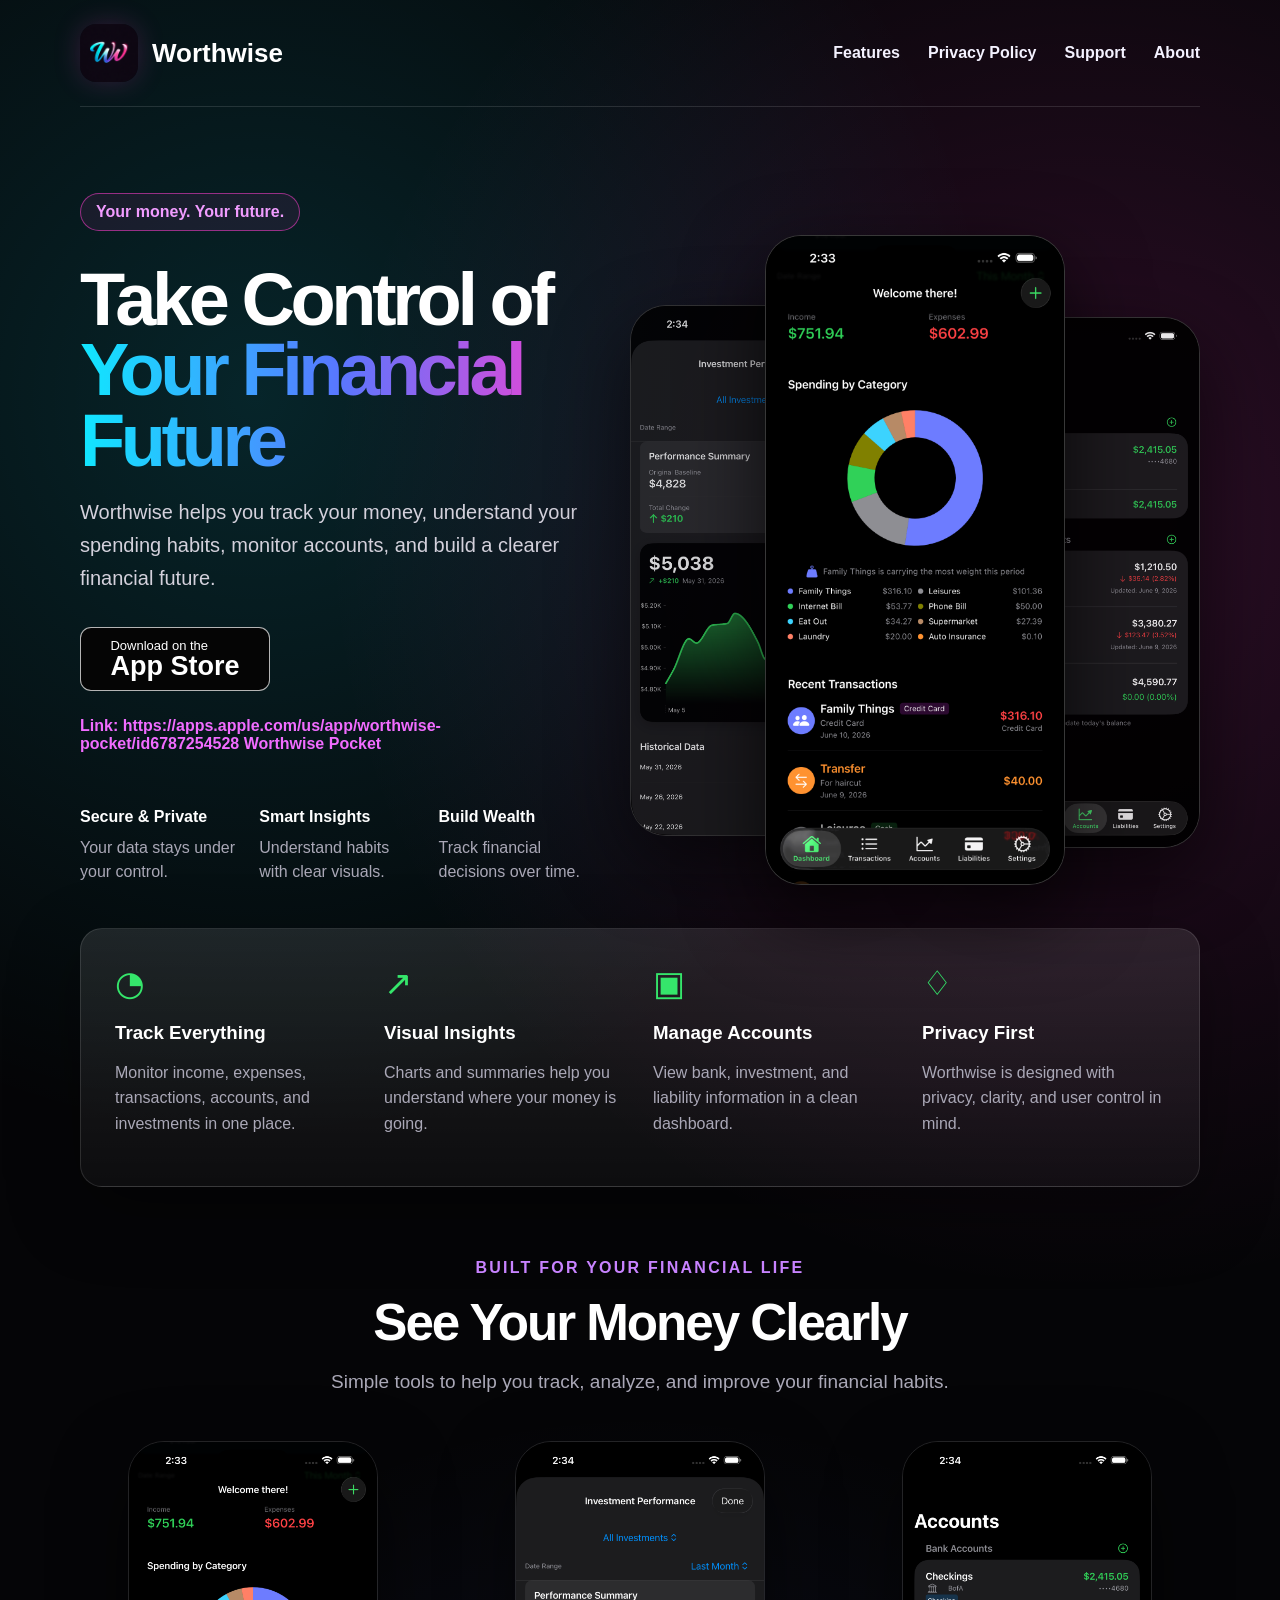
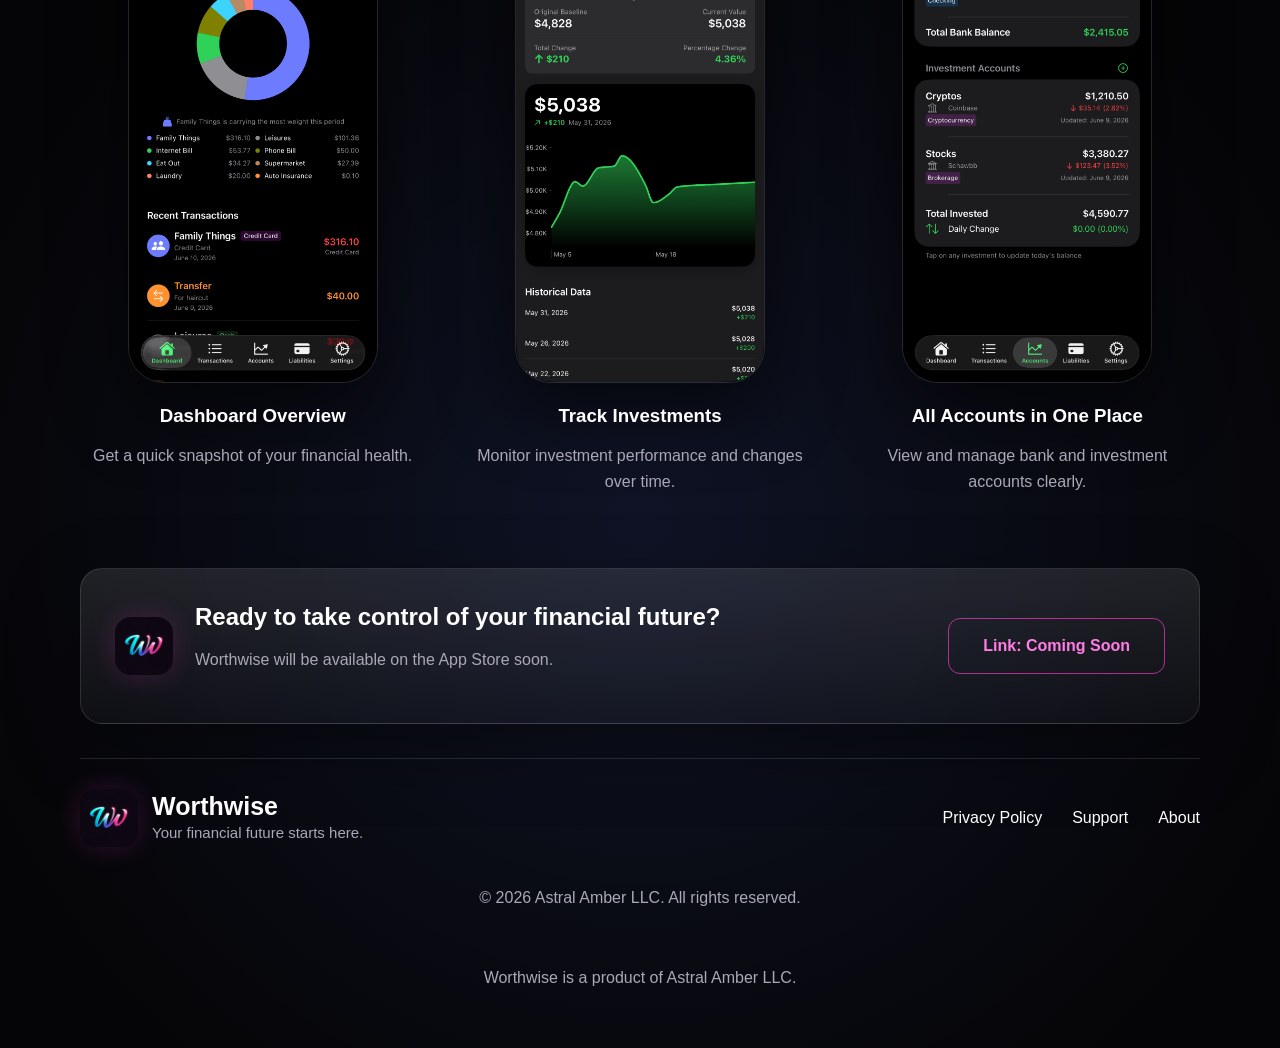
==== index.html @ af5ec627 "Update index.html" ====
<!DOCTYPE html>
<html lang="en">
<head>
  <link rel="icon" type="image/png" href="assets/app-icon.png">
<link rel="apple-touch-icon" href="assets/app-icon.png">
<meta name="theme-color" content="#050507">
  <meta charset="UTF-8" />
  <meta name="viewport" content="width=device-width, initial-scale=1.0" />
  <title>Worthwise — Personal Finance App</title>
  <meta name="description" content="Worthwise is a personal finance app designed to help you track money, understand spending, and see your financial life clearly." />
  <link rel="icon" href="assets/app-icon.png" />
  <link rel="stylesheet" href="styles.css" />
</head>
<body>
  <header class="nav">
    <a class="brand" href="index.html">
      <img src="assets/app-icon.png" alt="Worthwise app icon" />
      <span>Worthwise</span>
    </a>
    <nav>
      <a href="#features">Features</a>
      <a href="privacy.html">Privacy Policy</a>
      <a href="support.html">Support</a>
      <a href="about.html">About</a>
    </nav>
  </header>

  <main>
    <section class="hero">
      <div class="hero-copy">
        <p class="eyebrow">Your money. Your future.</p>
        <h1>Take Control of <span>Your Financial Future</span></h1>
        <p class="intro">Worthwise helps you track your money, understand your spending habits, monitor accounts, and build a clearer financial future.</p>
        <div class="cta-row">
          <a class="app-store" href="#" aria-label="Download on the App Store">
            <small>Download on the</small>
            <strong>App Store</strong>
          </a>
          <span class="coming">Link: https://apps.apple.com/us/app/worthwise-pocket/id6787254528
Worthwise Pocket </span>
        </div>
        <div class="mini-features">
          <div><strong>Secure & Private</strong><span>Your data stays under your control.</span></div>
          <div><strong>Smart Insights</strong><span>Understand habits with clear visuals.</span></div>
          <div><strong>Build Wealth</strong><span>Track financial decisions over time.</span></div>
        </div>
      </div>

      <div class="hero-phones" aria-label="Worthwise app screenshots">
        <img class="phone phone-left" src="assets/performance.png" alt="Investment performance screen" />
        <img class="phone phone-center" src="assets/dashboard.png" alt="Worthwise dashboard screen" />
        <img class="phone phone-right" src="assets/accounts.png" alt="Accounts screen" />
      </div>
    </section>

    <section id="features" class="feature-bar">
      <div>
        <div class="icon">◔</div>
        <h3>Track Everything</h3>
        <p>Monitor income, expenses, transactions, accounts, and investments in one place.</p>
      </div>
      <div>
        <div class="icon">↗</div>
        <h3>Visual Insights</h3>
        <p>Charts and summaries help you understand where your money is going.</p>
      </div>
      <div>
        <div class="icon">▣</div>
        <h3>Manage Accounts</h3>
        <p>View bank, investment, and liability information in a clean dashboard.</p>
      </div>
      <div>
        <div class="icon">♢</div>
        <h3>Privacy First</h3>
        <p>Worthwise is designed with privacy, clarity, and user control in mind.</p>
      </div>
    </section>

    <section class="screens">
      <p class="section-label">Built for your financial life</p>
      <h2>See Your Money Clearly</h2>
      <p class="section-text">Simple tools to help you track, analyze, and improve your financial habits.</p>

      <div class="screen-grid">
        <article>
          <img src="assets/dashboard.png" alt="Dashboard overview screenshot" />
          <h3>Dashboard Overview</h3>
          <p>Get a quick snapshot of your financial health.</p>
        </article>
        <article>
          <img src="assets/performance.png" alt="Investment tracking screenshot" />
          <h3>Track Investments</h3>
          <p>Monitor investment performance and changes over time.</p>
        </article>
        <article>
          <img src="assets/accounts.png" alt="Accounts overview screenshot" />
          <h3>All Accounts in One Place</h3>
          <p>View and manage bank and investment accounts clearly.</p>
        </article>
      </div>
    </section>

    <section class="download-card">
      <img src="assets/app-icon.png" alt="Worthwise app icon" />
      <div>
        <h2>Ready to take control of your financial future?</h2>
        <p>Worthwise will be available on the App Store soon.</p>
      </div>
      <a href="#">Link: Coming Soon</a>
    </section>
  </main>

  <footer>
    <div class="footer-brand">
      <img src="assets/app-icon.png" alt="Worthwise app icon" />
      <div>
        <strong>Worthwise</strong>
        <span>Your financial future starts here.</span>
      </div>
    </div>
    <div class="footer-links">
      <a href="privacy.html">Privacy Policy</a>
      <a href="support.html">Support</a>
      <a href="about.html">About</a>
    </div>
    <p> © 2026 Astral Amber LLC. All rights reserved.</p>
    <p>Worthwise is a product of Astral Amber LLC.</p>
  </footer>
</body>
</html>
---- styles.css ----
* {
  box-sizing: border-box;
}

:root {
  --bg: #050507;
  --panel: rgba(255, 255, 255, 0.06);
  --panel-strong: rgba(255, 255, 255, 0.1);
  --text: #ffffff;
  --muted: #aaa8b7;
  --line: rgba(255, 255, 255, 0.12);
  --cyan: #10e7ff;
  --blue: #5877ff;
  --pink: #ff3ecf;
  --green: #35e66b;
}

html {
  scroll-behavior: smooth;
}

body {
  margin: 0;
  font-family: Inter, -apple-system, BlinkMacSystemFont, "Segoe UI", sans-serif;
  color: var(--text);
  background:
    radial-gradient(circle at 20% 15%, rgba(16, 231, 255, 0.14), transparent 30%),
    radial-gradient(circle at 85% 20%, rgba(255, 62, 207, 0.16), transparent 32%),
    radial-gradient(circle at 50% 80%, rgba(88, 119, 255, 0.12), transparent 32%),
    var(--bg);
}

a {
  color: inherit;
  text-decoration: none;
}

.nav {
  width: min(1120px, calc(100% - 40px));
  margin: 0 auto;
  padding: 24px 0;
  display: flex;
  align-items: center;
  justify-content: space-between;
  border-bottom: 1px solid var(--line);
}

.brand,
.footer-brand {
  display: flex;
  align-items: center;
  gap: 14px;
  font-weight: 800;
  font-size: 26px;
}

.brand img,
.footer-brand img,
.download-card img {
  width: 58px;
  height: 58px;
  border-radius: 16px;
  box-shadow: 0 0 28px rgba(255, 62, 207, 0.18);
}

.nav nav {
  display: flex;
  gap: 28px;
  color: #f4f2ff;
  font-weight: 650;
}

.nav nav a:hover {
  color: var(--cyan);
}

.hero {
  width: min(1120px, calc(100% - 40px));
  margin: 0 auto;
  min-height: 650px;
  padding: 70px 0 44px;
  display: grid;
  grid-template-columns: 0.95fr 1.05fr;
  gap: 34px;
  align-items: center;
}

.eyebrow {
  display: inline-block;
  padding: 9px 15px;
  border: 1px solid rgba(255, 62, 207, 0.55);
  border-radius: 999px;
  color: #f19cff;
  background: rgba(255, 62, 207, 0.08);
  font-weight: 700;
}

h1 {
  margin: 18px 0;
  font-size: clamp(44px, 6vw, 74px);
  line-height: 0.95;
  letter-spacing: -0.06em;
}

h1 span {
  display: block;
  background: linear-gradient(90deg, var(--cyan), var(--blue), var(--pink));
  -webkit-background-clip: text;
  color: transparent;
}

.intro {
  max-width: 560px;
  color: #d4d1dc;
  font-size: 20px;
  line-height: 1.65;
}

.cta-row {
  margin-top: 32px;
  display: flex;
  align-items: center;
  gap: 26px;
  flex-wrap: wrap;
}

.app-store {
  width: 190px;
  height: 64px;
  border: 1px solid rgba(255,255,255,0.7);
  border-radius: 11px;
  display: grid;
  place-content: center;
  background: #050505;
}

.app-store small {
  font-size: 13px;
}

.app-store strong {
  font-size: 27px;
  line-height: 1;
}

.coming {
  color: #f16cff;
  font-weight: 700;
}

.mini-features {
  margin-top: 52px;
  display: grid;
  grid-template-columns: repeat(3, 1fr);
  gap: 22px;
}

.mini-features div {
  color: var(--muted);
  line-height: 1.5;
}

.mini-features strong {
  display: block;
  color: white;
  margin-bottom: 7px;
}

.hero-phones {
  position: relative;
  height: 610px;
}

.phone {
  position: absolute;
  width: 245px;
  border-radius: 36px;
  box-shadow: 0 28px 80px rgba(0,0,0,0.7);
  border: 1px solid rgba(255,255,255,0.22);
  background: #000;
}

.phone-center {
  width: 300px;
  left: 50%;
  top: 10px;
  transform: translateX(-50%);
  z-index: 3;
}

.phone-left {
  left: 0;
  top: 80px;
  z-index: 1;
  opacity: 0.82;
}

.phone-right {
  right: 0;
  top: 92px;
  z-index: 2;
  opacity: 0.9;
}

.feature-bar,
.download-card {
  width: min(1120px, calc(100% - 40px));
  margin: 0 auto;
  padding: 34px;
  border: 1px solid var(--line);
  border-radius: 22px;
  background: linear-gradient(180deg, var(--panel-strong), rgba(255,255,255,0.035));
  box-shadow: 0 24px 70px rgba(0,0,0,0.35);
}

.feature-bar {
  display: grid;
  grid-template-columns: repeat(4, 1fr);
  gap: 26px;
}

.icon {
  color: var(--green);
  font-size: 34px;
  margin-bottom: 12px;
}

.feature-bar h3,
.screen-grid h3 {
  margin-bottom: 8px;
}

.feature-bar p,
.screen-grid p,
.download-card p,
footer span,
footer p,
.page p,
.page li {
  color: var(--muted);
  line-height: 1.6;
}

.screens {
  width: min(1120px, calc(100% - 40px));
  margin: 72px auto 0;
  text-align: center;
}

.section-label {
  color: #c883ff;
  text-transform: uppercase;
  letter-spacing: 0.14em;
  font-weight: 800;
}

.screens h2,
.page h1 {
  font-size: clamp(36px, 4vw, 52px);
  letter-spacing: -0.04em;
  margin: 8px 0;
}

.section-text {
  color: var(--muted);
  font-size: 19px;
}

.screen-grid {
  margin-top: 48px;
  display: grid;
  grid-template-columns: repeat(3, 1fr);
  gap: 42px;
}

.screen-grid img {
  max-width: 250px;
  width: 100%;
  border-radius: 36px;
  box-shadow: 0 28px 70px rgba(0,0,0,0.55);
  border: 1px solid rgba(255,255,255,0.12);
}

.download-card {
  margin-top: 58px;
  display: grid;
  grid-template-columns: auto 1fr auto;
  gap: 22px;
  align-items: center;
}

.download-card h2 {
  margin: 0;
}

.download-card a {
  border: 1px solid rgba(255, 62, 207, 0.65);
  color: #ff7ce6;
  border-radius: 12px;
  padding: 18px 34px;
  font-weight: 800;
}

footer {
  width: min(1120px, calc(100% - 40px));
  margin: 34px auto 0;
  padding: 30px 0 42px;
  display: grid;
  grid-template-columns: 1fr auto;
  gap: 22px;
  border-top: 1px solid var(--line);
}

.footer-brand {
  font-size: 25px;
}

.footer-brand span {
  display: block;
  font-size: 15px;
  font-weight: 500;
}

.footer-links {
  display: flex;
  align-items: center;
  gap: 30px;
}

footer p {
  grid-column: 1 / -1;
  text-align: center;
}

.page {
  width: min(850px, calc(100% - 40px));
  margin: 70px auto;
  padding: 40px;
  border: 1px solid var(--line);
  border-radius: 24px;
  background: var(--panel);
}

.page a {
  color: var(--cyan);
}

@media (max-width: 900px) {
  .nav,
  .hero,
  .feature-bar,
  .screen-grid,
  .download-card,
  footer {
    grid-template-columns: 1fr;
  }

  .nav {
    gap: 20px;
    align-items: flex-start;
  }

  .nav nav,
  .footer-links {
    flex-wrap: wrap;
    gap: 16px;
  }

  .hero {
    padding-top: 34px;
  }

  .hero-phones {
    height: 520px;
  }

  .phone-center {
    width: 245px;
  }

  .phone-left,
  .phone-right {
    width: 190px;
  }

  .mini-features {
    grid-template-columns: 1fr;
  }

  .download-card {
    text-align: left;
  }
}

@media (max-width: 560px) {
  .phone-left,
  .phone-right {
    display: none;
  }

  .hero-phones {
    height: 500px;
  }

  .phone-center {
    width: 260px;
  }
}
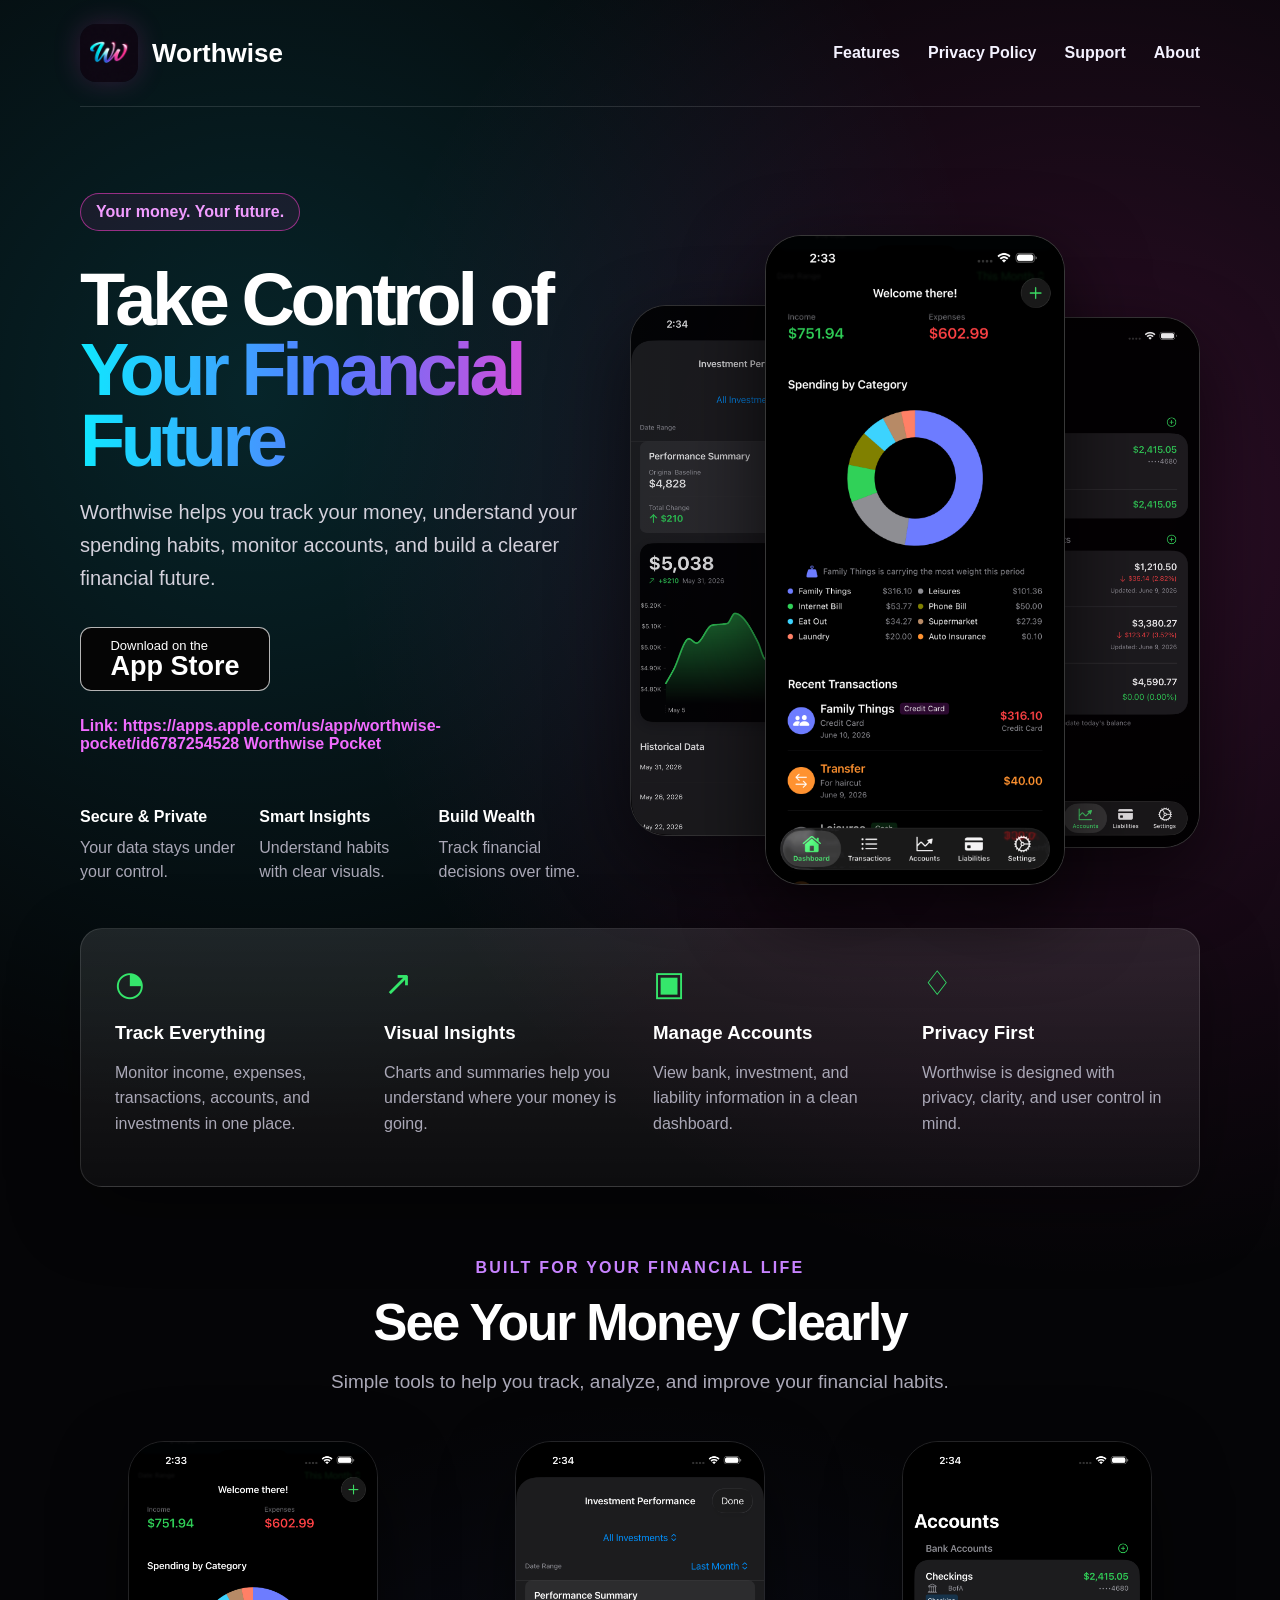
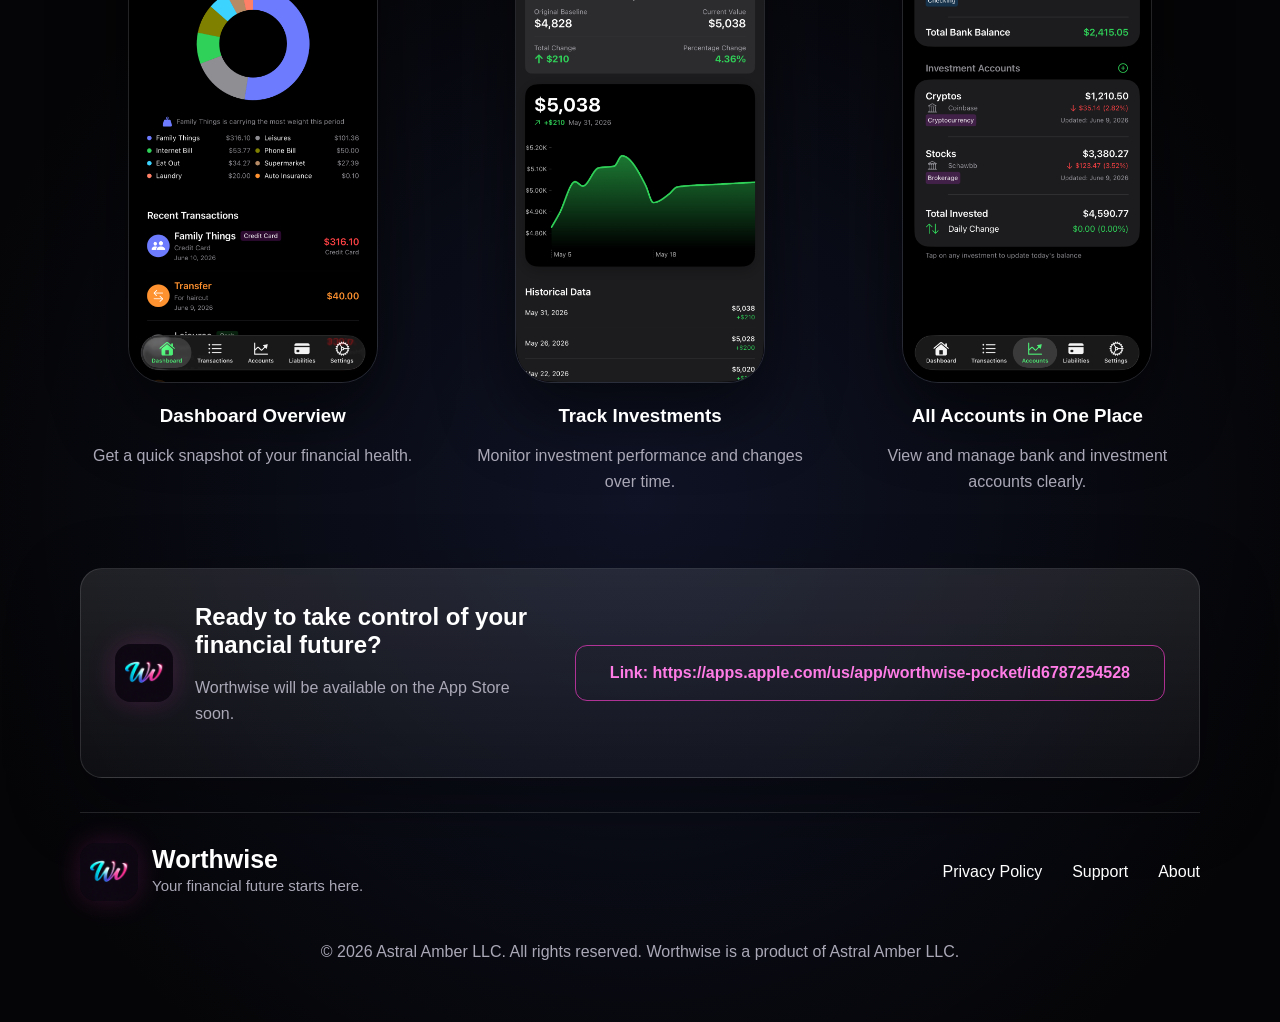
==== commit 9b137ebc: "Update index.html" ====
--- a/index.html
+++ b/index.html
@@ -106,7 +106,7 @@
         <h2>Ready to take control of your financial future?</h2>
         <p>Worthwise will be available on the App Store soon.</p>
       </div>
-      <a href="#">Link: Coming Soon</a>
+      <a href="#">Link: https://apps.apple.com/us/app/worthwise-pocket/id6787254528</a>
     </section>
   </main>
 
@@ -123,8 +123,8 @@
       <a href="support.html">Support</a>
       <a href="about.html">About</a>
     </div>
-    <p> © 2026 Astral Amber LLC. All rights reserved.</p>
-    <p>Worthwise is a product of Astral Amber LLC.</p>
+    <p> © 2026 Astral Amber LLC. All rights reserved. 
+    Worthwise is a product of Astral Amber LLC.</p>
   </footer>
 </body>
 </html>
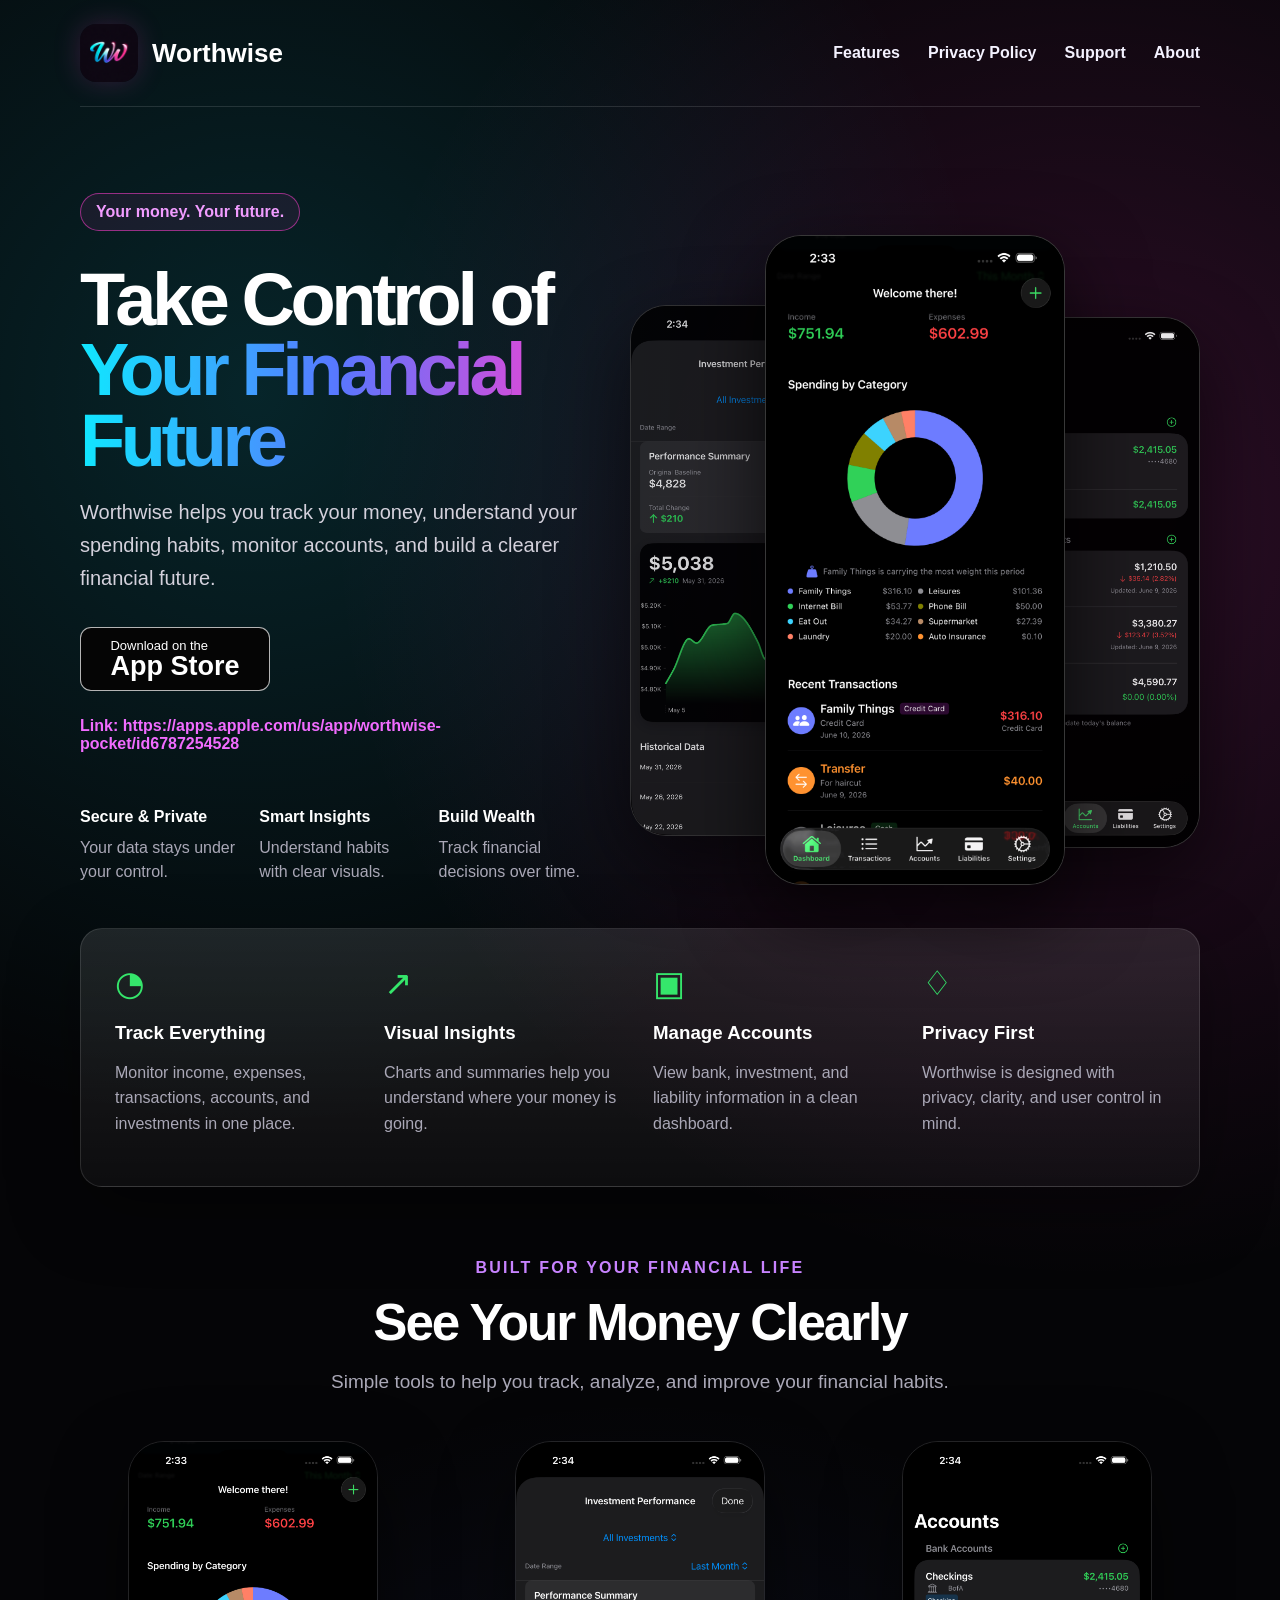
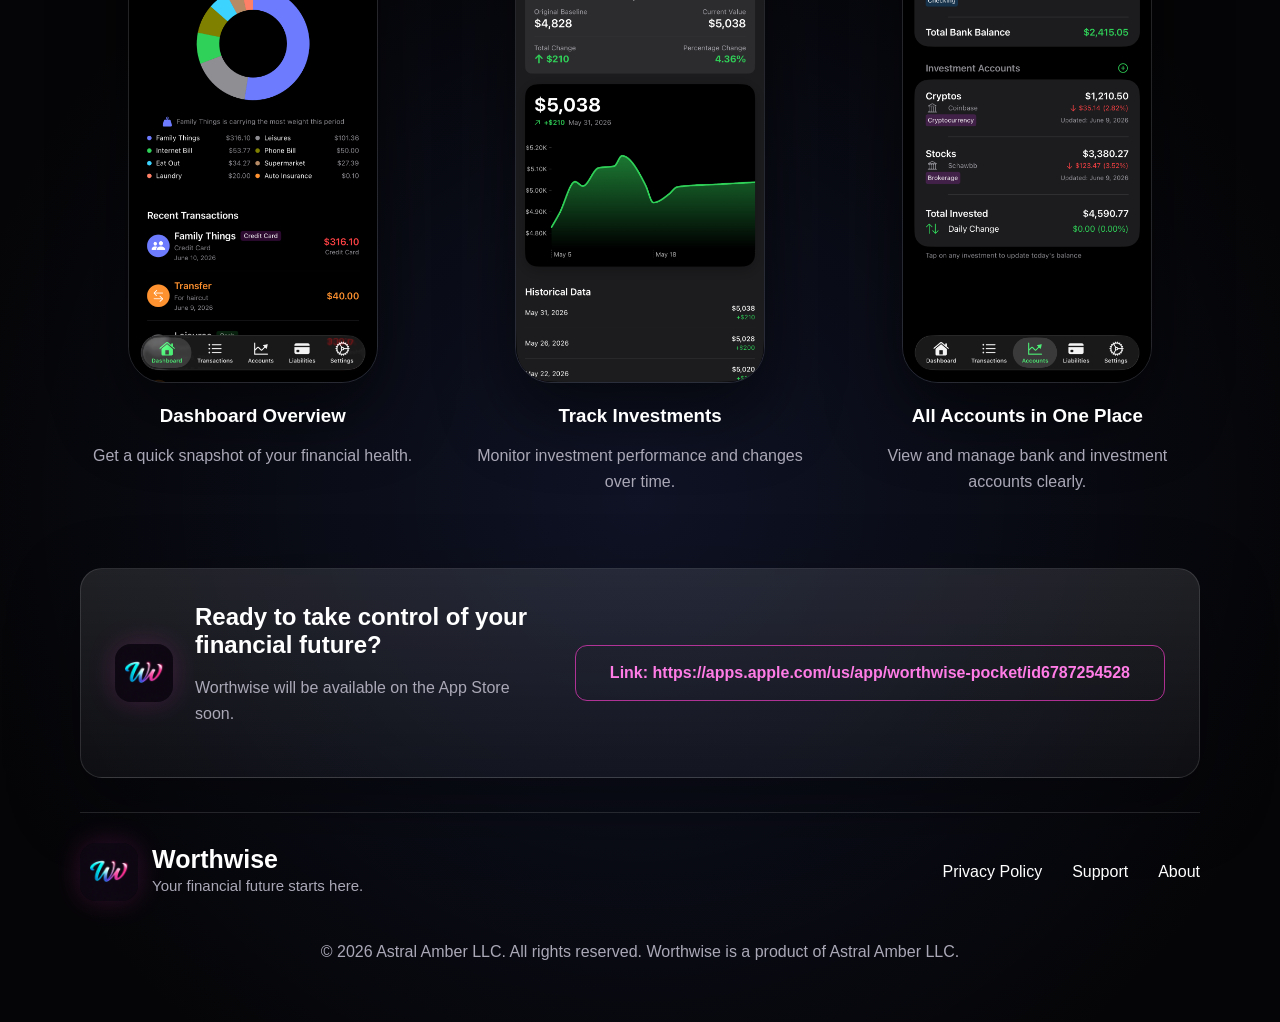
==== commit 6b005eac: "Update index.html" ====
--- a/index.html
+++ b/index.html
@@ -36,8 +36,7 @@
             <small>Download on the</small>
             <strong>App Store</strong>
           </a>
-          <span class="coming">Link: https://apps.apple.com/us/app/worthwise-pocket/id6787254528
-Worthwise Pocket </span>
+          <span class="coming">Link: https://apps.apple.com/us/app/worthwise-pocket/id6787254528</span>
         </div>
         <div class="mini-features">
           <div><strong>Secure & Private</strong><span>Your data stays under your control.</span></div>
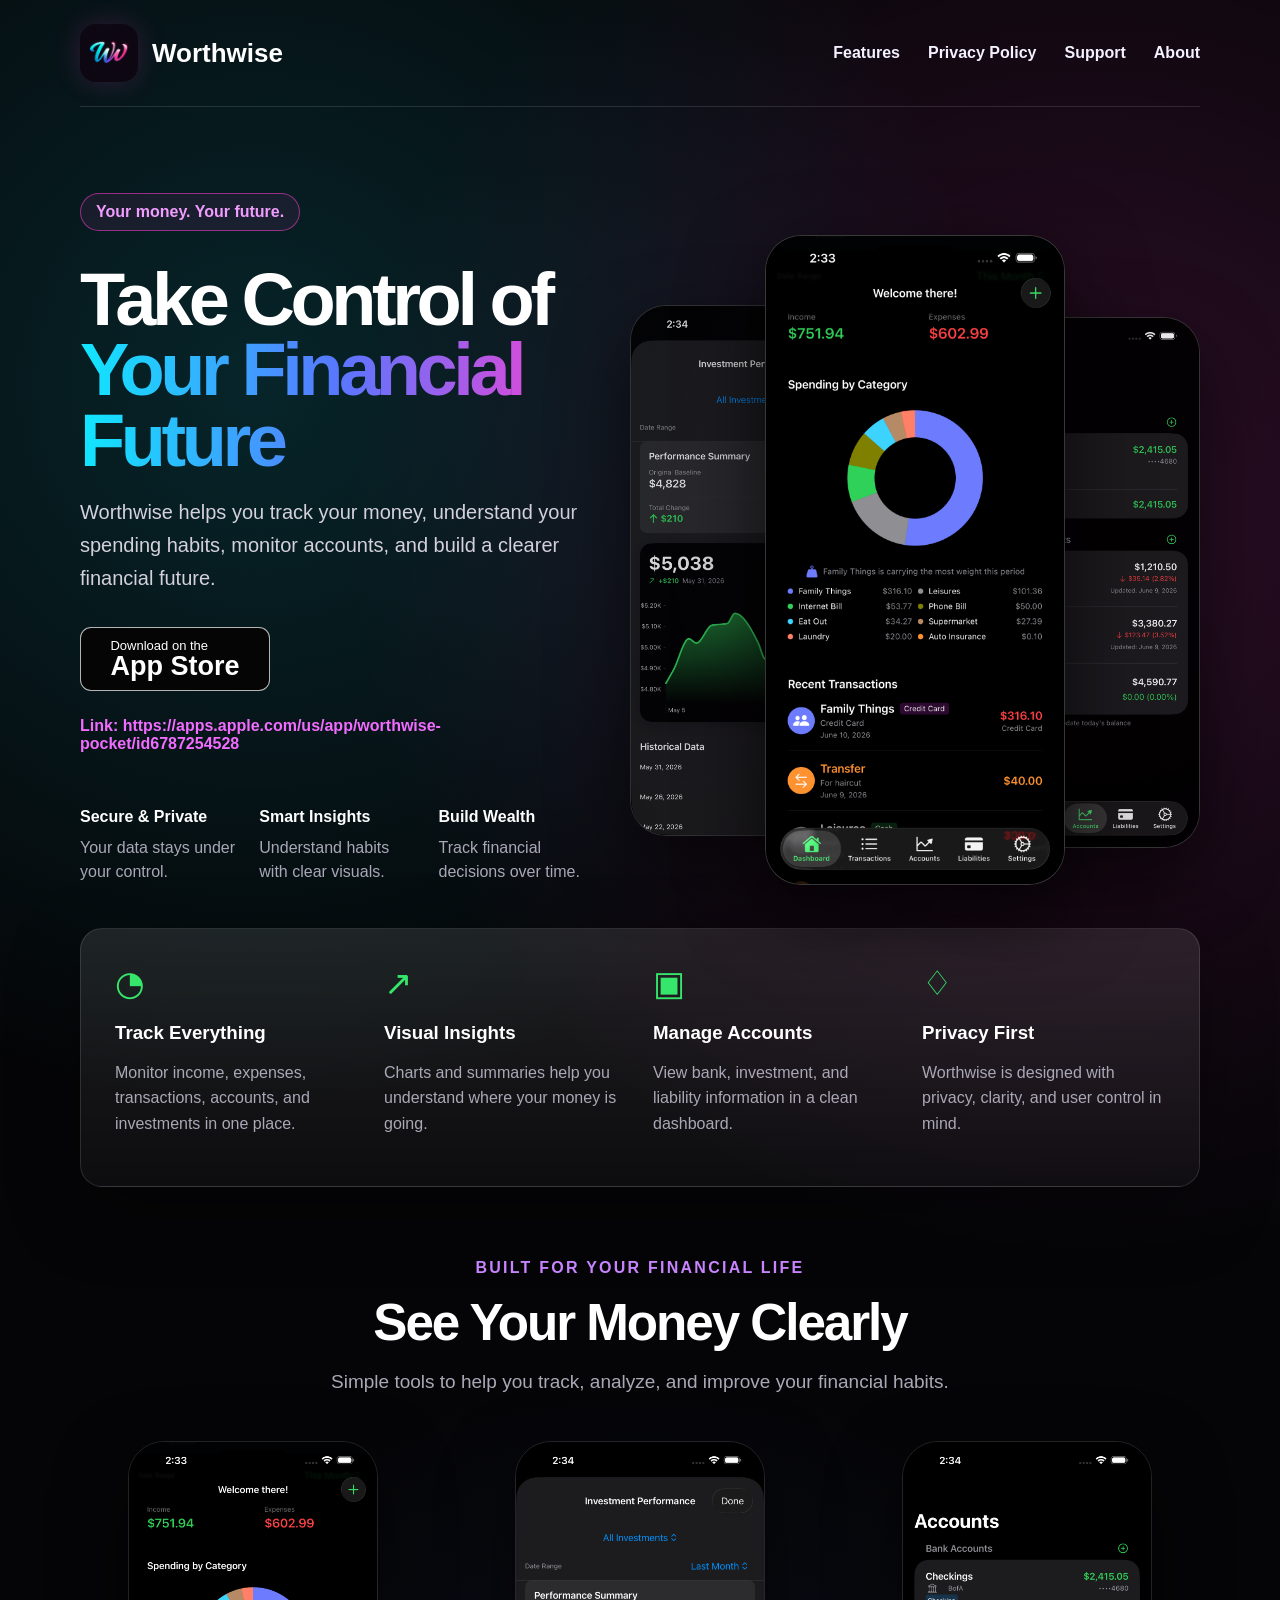
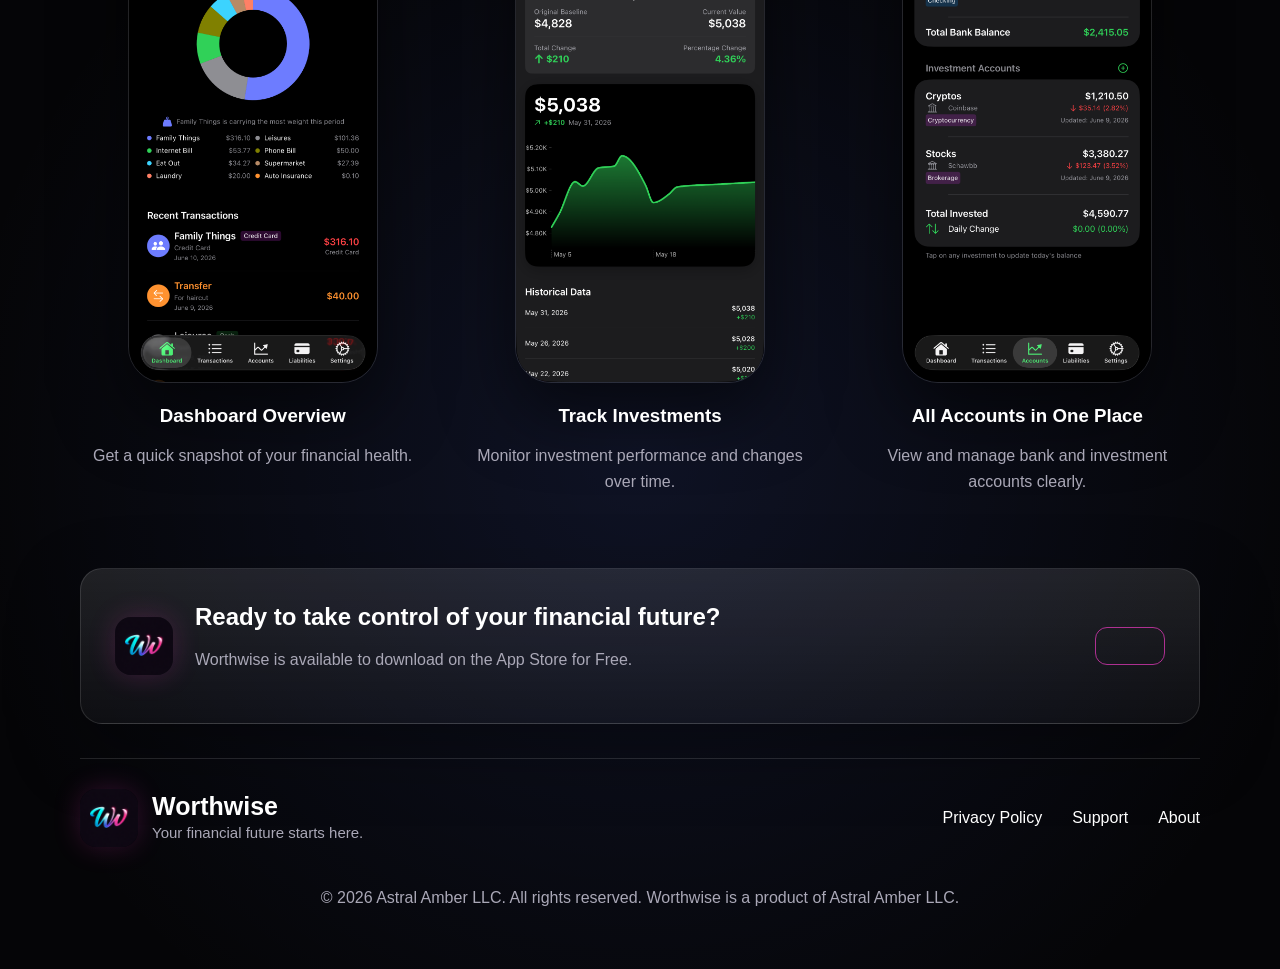
==== commit 0752cd0f: "Update index.html" ====
--- a/index.html
+++ b/index.html
@@ -103,9 +103,9 @@
       <img src="assets/app-icon.png" alt="Worthwise app icon" />
       <div>
         <h2>Ready to take control of your financial future?</h2>
-        <p>Worthwise will be available on the App Store soon.</p>
+        <p>Worthwise is available to download on the App Store for Free.</p>
       </div>
-      <a href="#">Link: https://apps.apple.com/us/app/worthwise-pocket/id6787254528</a>
+      <a href="https://apps.apple.com/us/app/worthwise-pocket/id6787254528"> </a>
     </section>
   </main>
 
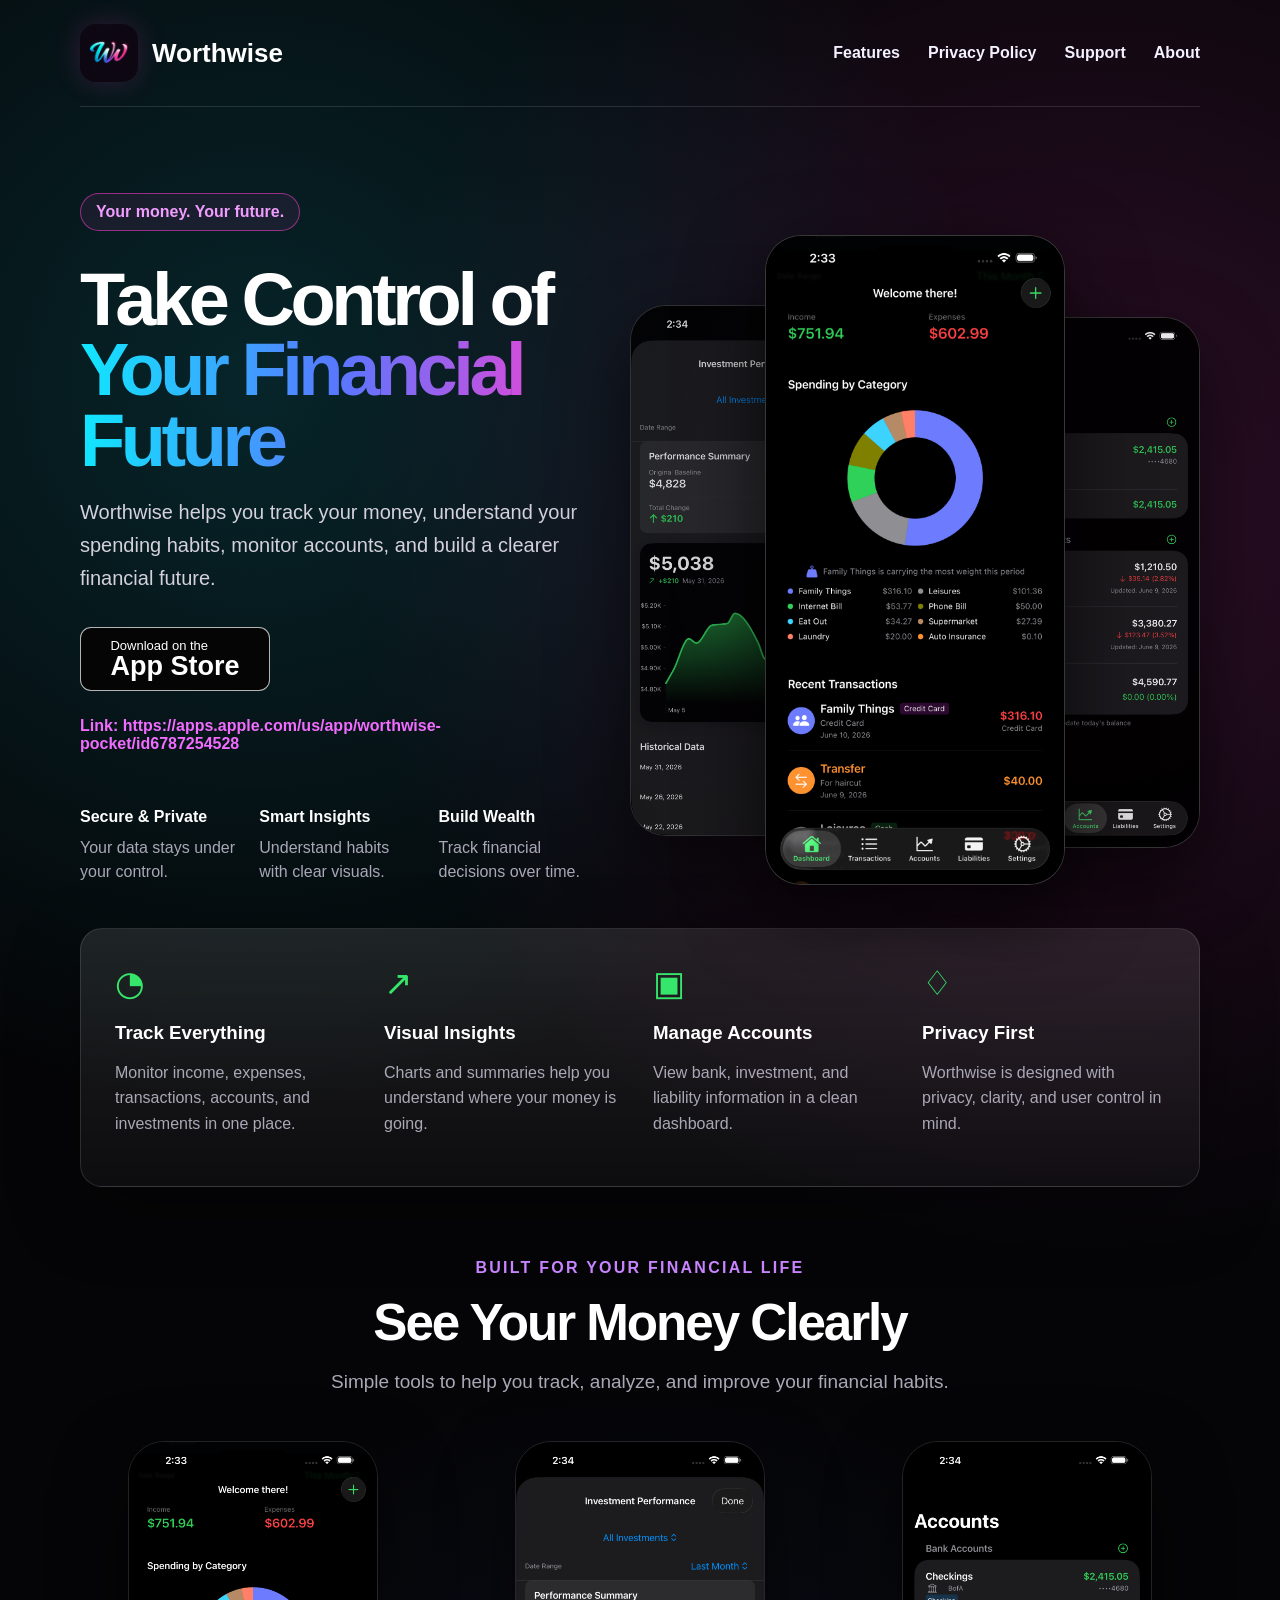
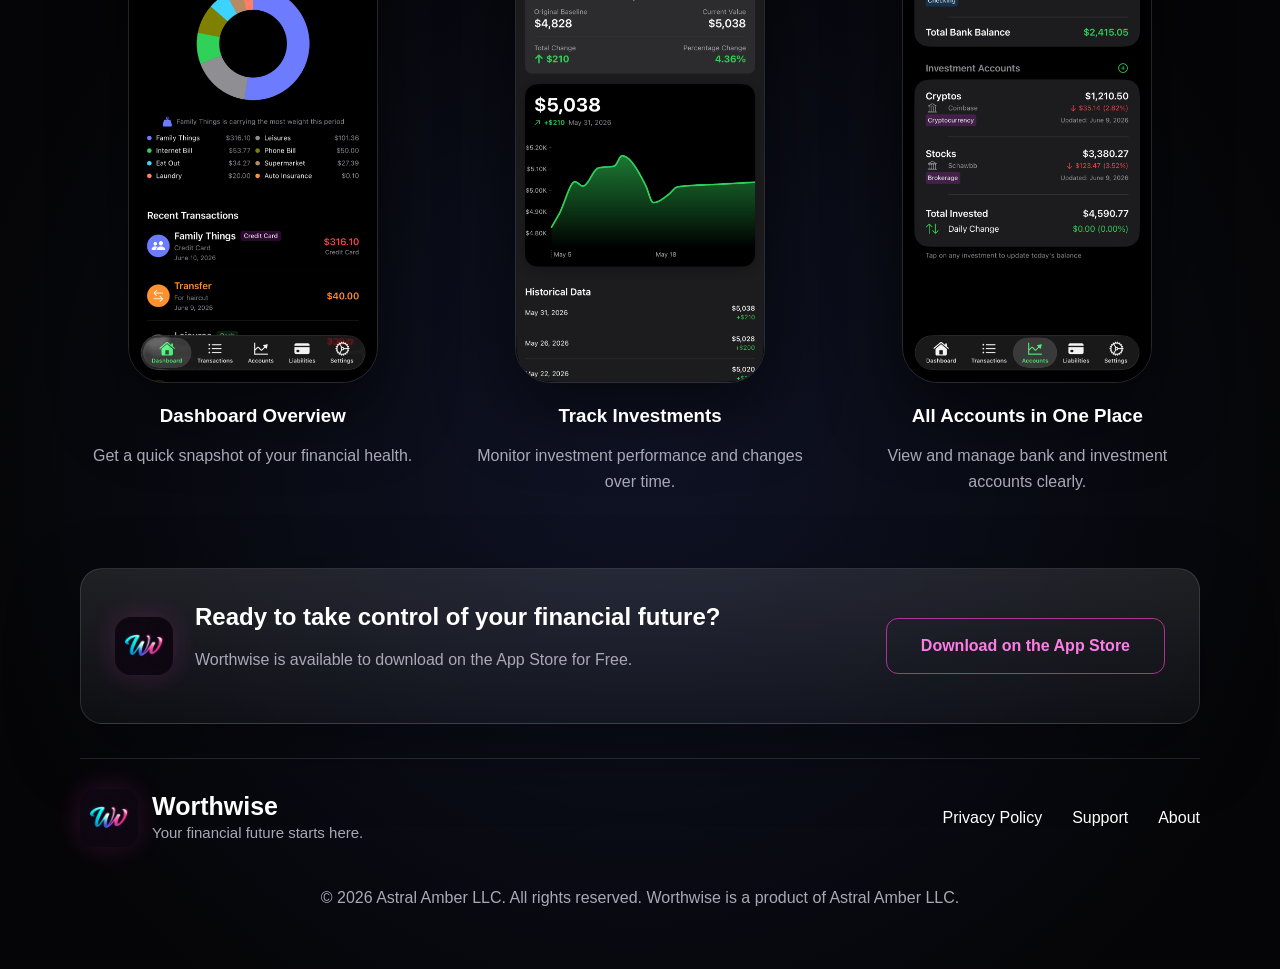
==== commit 65bb5514: "Update index.html" ====
--- a/index.html
+++ b/index.html
@@ -105,7 +105,9 @@
         <h2>Ready to take control of your financial future?</h2>
         <p>Worthwise is available to download on the App Store for Free.</p>
       </div>
-      <a href="https://apps.apple.com/us/app/worthwise-pocket/id6787254528"> </a>
+     <a href="https://apps.apple.com/us/app/worthwise-pocket/id6787254528">
+  Download on the App Store
+</a>
     </section>
   </main>
 
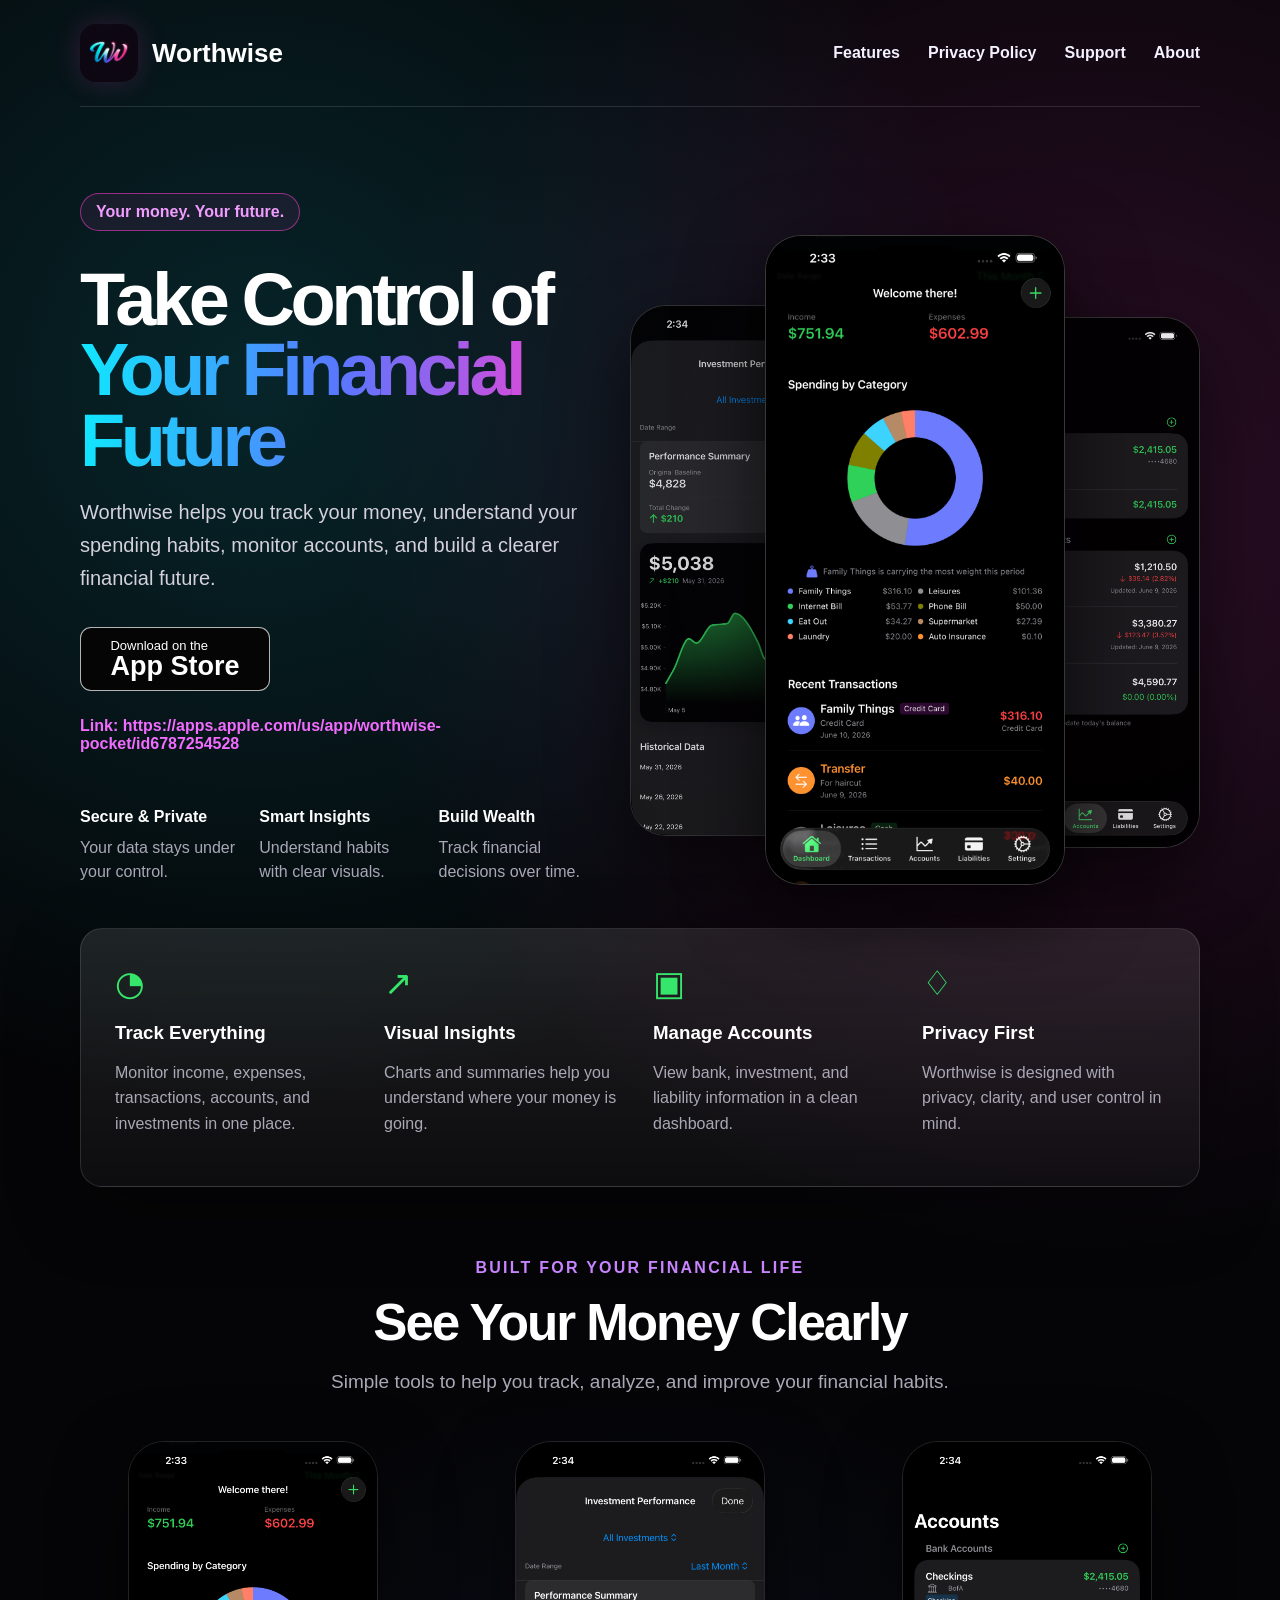
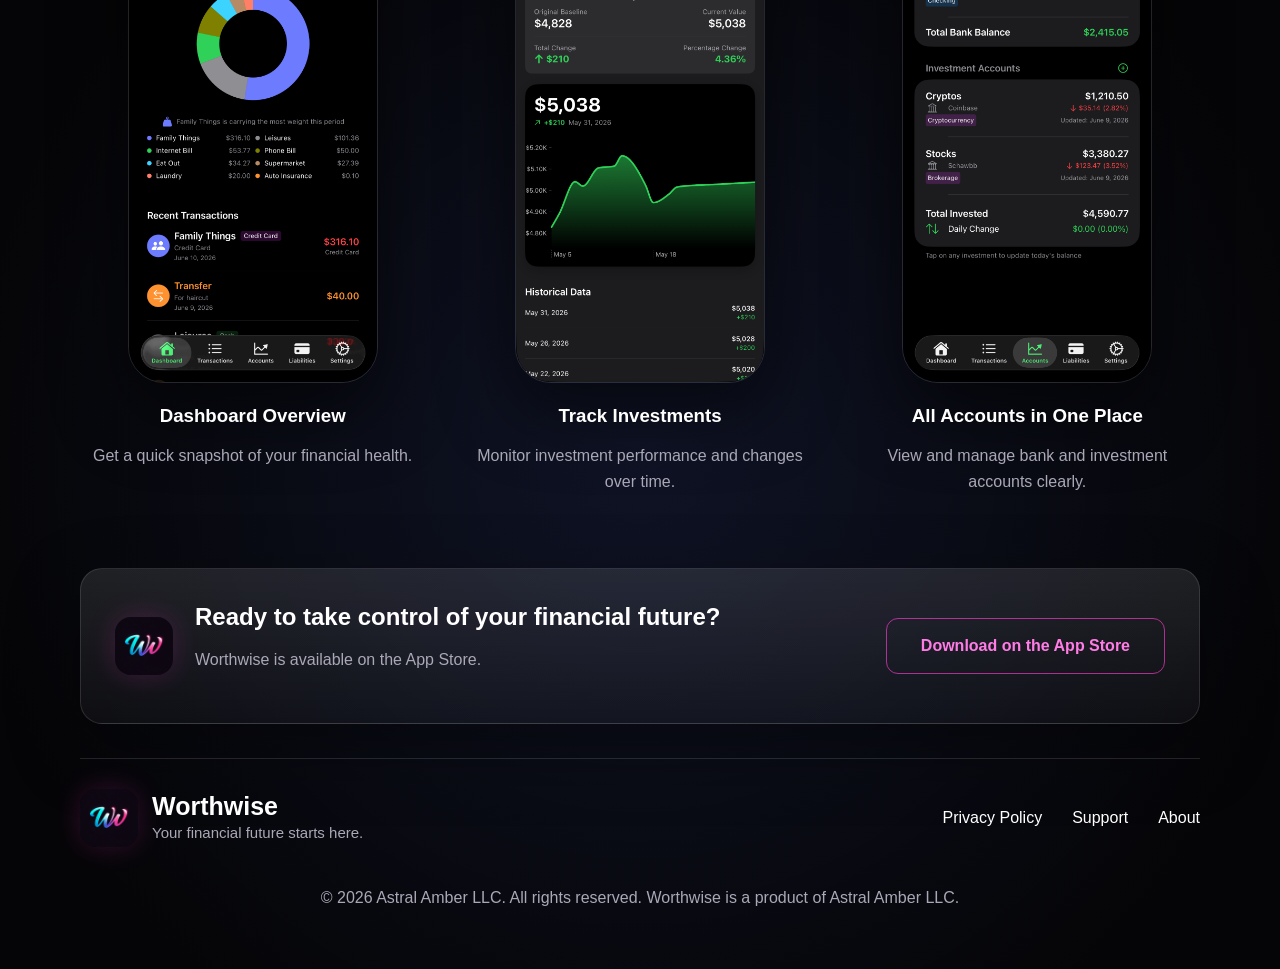
==== commit c11ff03f: "Update index.html" ====
--- a/index.html
+++ b/index.html
@@ -100,14 +100,18 @@
     </section>
 
     <section class="download-card">
-      <img src="assets/app-icon.png" alt="Worthwise app icon" />
-      <div>
-        <h2>Ready to take control of your financial future?</h2>
-        <p>Worthwise is available to download on the App Store for Free.</p>
-      </div>
-     <a href="https://apps.apple.com/us/app/worthwise-pocket/id6787254528">
-  Download on the App Store
-</a>
+  <img src="assets/app-icon.png" alt="Worthwise app icon" />
+  <div>
+    <h2>Ready to take control of your financial future?</h2>
+    <p>Worthwise is available on the App Store.</p>
+  </div>
+
+  <a href="https://apps.apple.com/us/app/worthwise-pocket/id6787254528"
+     target="_blank"
+     rel="noopener noreferrer">
+    Download on the App Store
+  </a>
+</section>
     </section>
   </main>
 
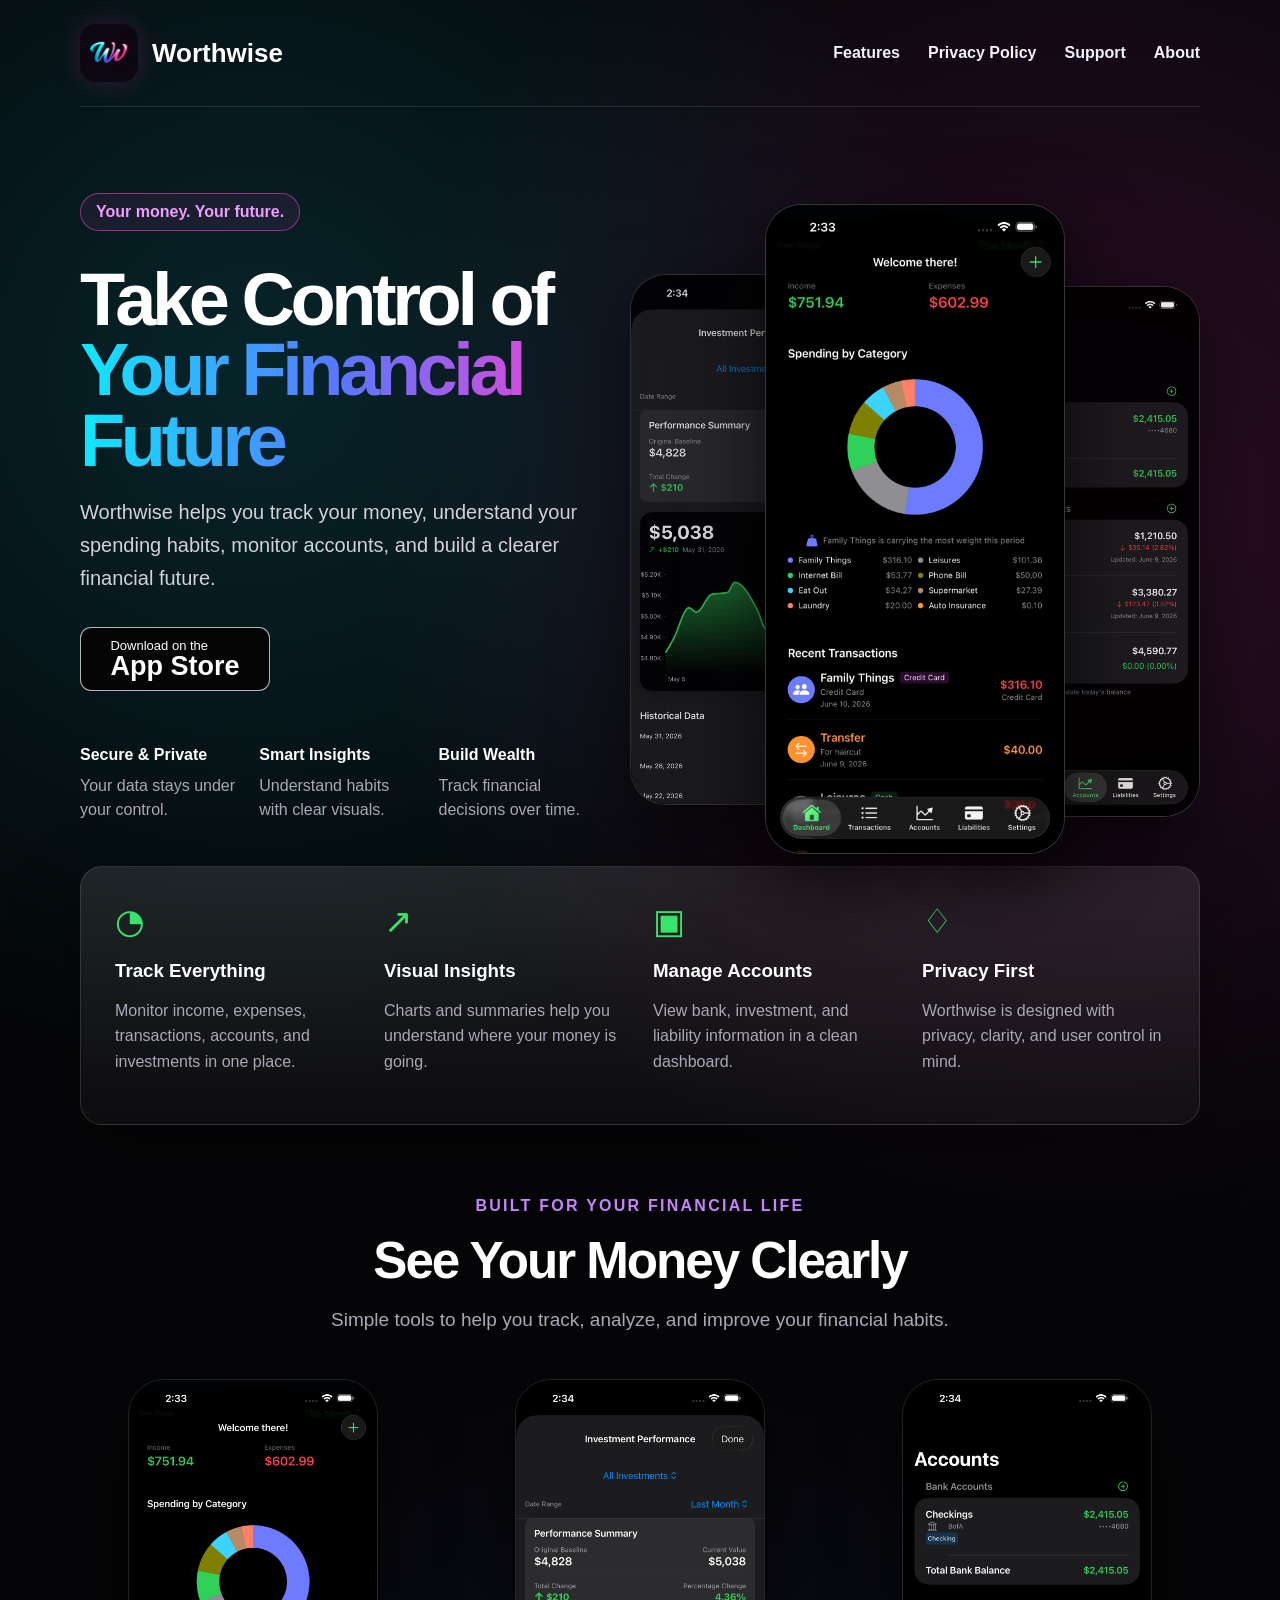
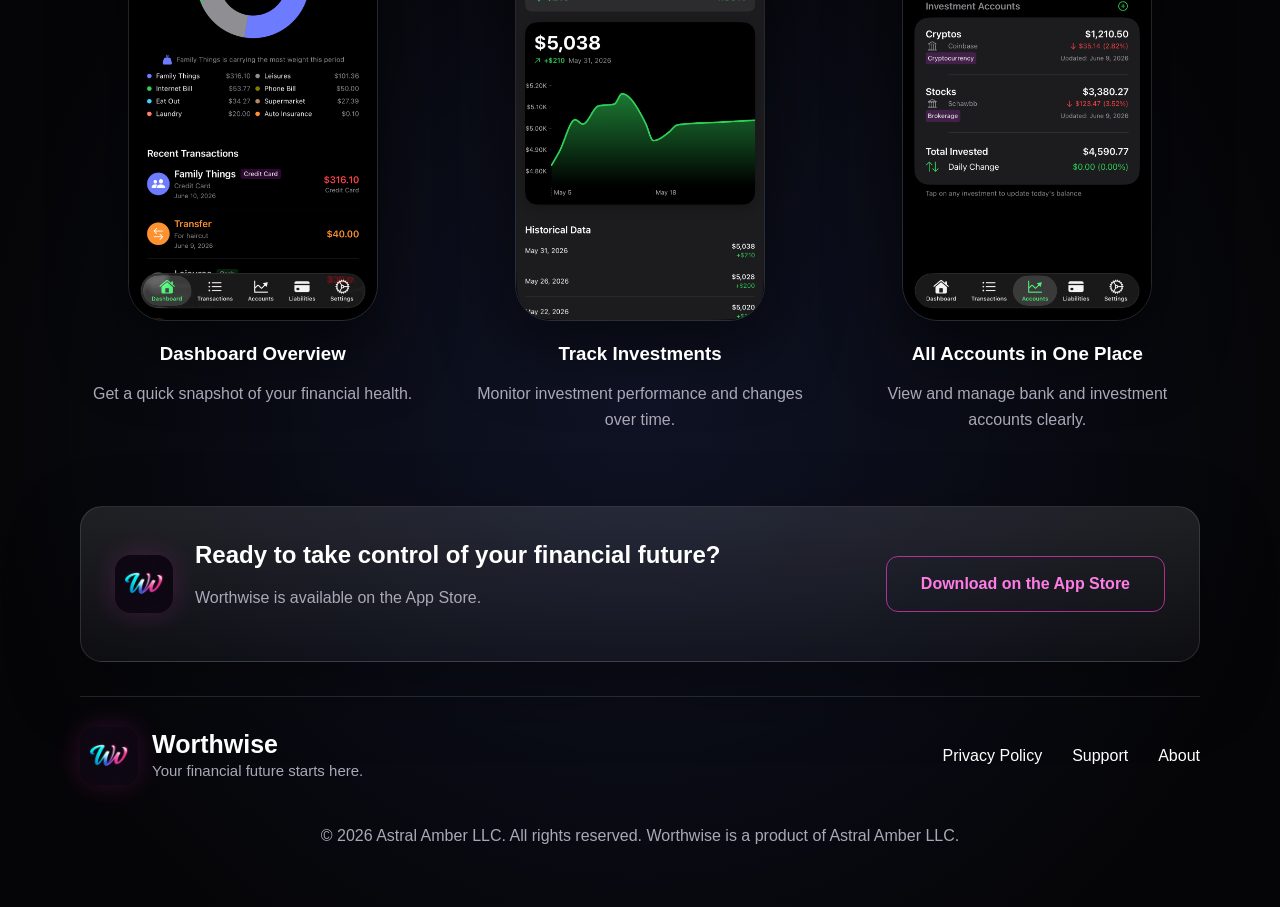
==== commit 3a1e56d9: "Update index.html" ====
--- a/index.html
+++ b/index.html
@@ -32,11 +32,11 @@
         <h1>Take Control of <span>Your Financial Future</span></h1>
         <p class="intro">Worthwise helps you track your money, understand your spending habits, monitor accounts, and build a clearer financial future.</p>
         <div class="cta-row">
-          <a class="app-store" href="#" aria-label="Download on the App Store">
+          <a class="app-store" href="https://apps.apple.com/us/app/worthwise-pocket/id6787254528" aria-label="Download on the App Store">
             <small>Download on the</small>
             <strong>App Store</strong>
           </a>
-          <span class="coming">Link: https://apps.apple.com/us/app/worthwise-pocket/id6787254528</span>
+          <span class="Available on the App Store"> </span>
         </div>
         <div class="mini-features">
           <div><strong>Secure & Private</strong><span>Your data stays under your control.</span></div>
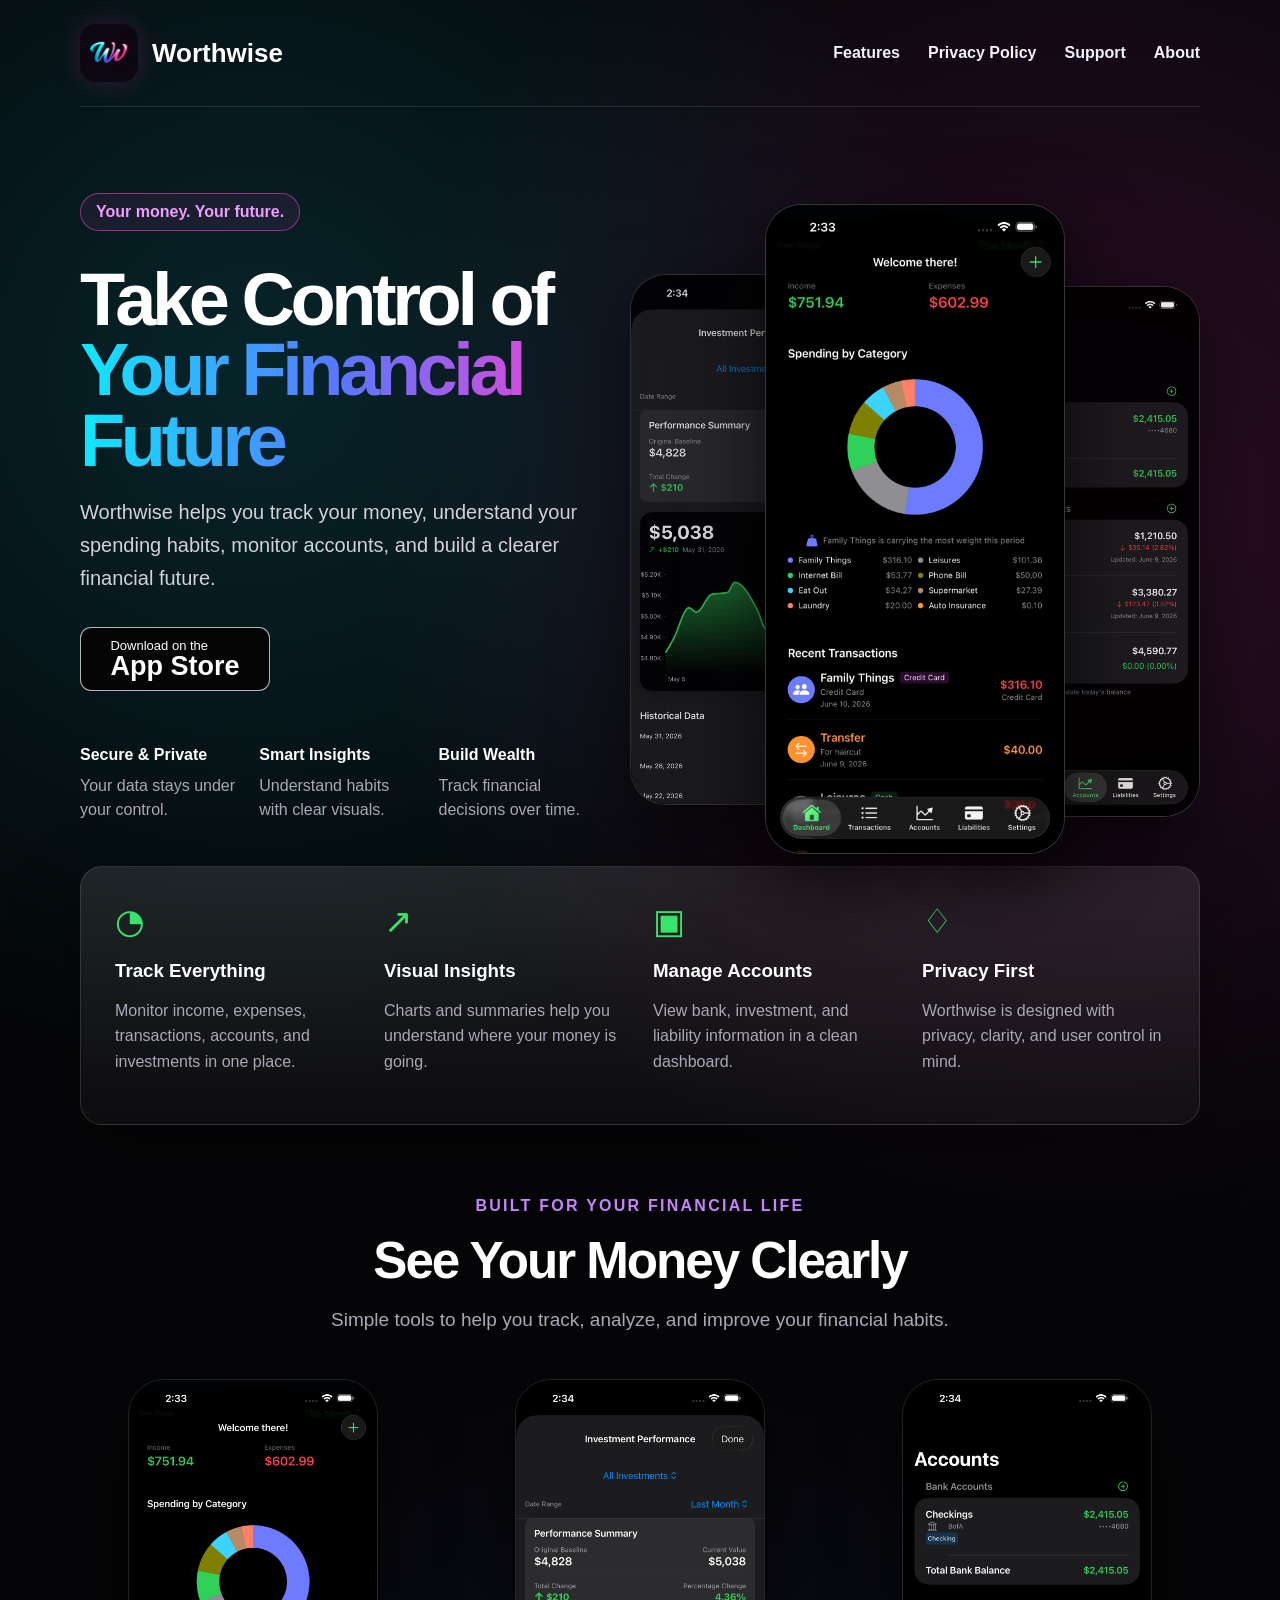
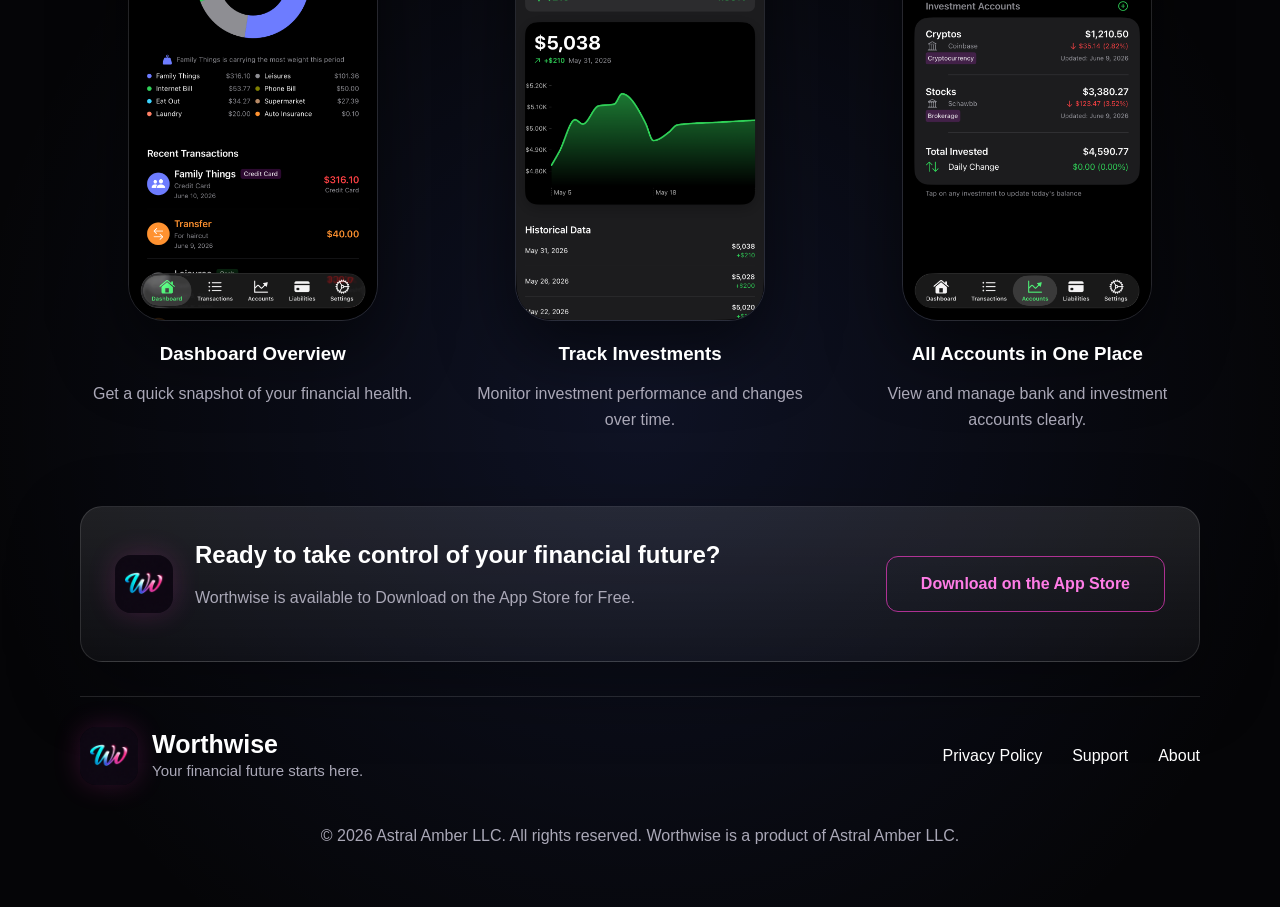
==== commit fd0c7db1: "Update index.html" ====
--- a/index.html
+++ b/index.html
@@ -32,7 +32,7 @@
         <h1>Take Control of <span>Your Financial Future</span></h1>
         <p class="intro">Worthwise helps you track your money, understand your spending habits, monitor accounts, and build a clearer financial future.</p>
         <div class="cta-row">
-          <a class="app-store" href="https://apps.apple.com/us/app/worthwise-pocket/id6787254528" aria-label="Download on the App Store">
+          <a class="app-store" href="https://apps.apple.com/app/apple-store/id6787254528?pt=129060826&ct=worthwise.pro&mt=8" aria-label="Download on the App Store">
             <small>Download on the</small>
             <strong>App Store</strong>
           </a>
@@ -103,10 +103,10 @@
   <img src="assets/app-icon.png" alt="Worthwise app icon" />
   <div>
     <h2>Ready to take control of your financial future?</h2>
-    <p>Worthwise is available on the App Store.</p>
+    <p>Worthwise is available to Download on the App Store for Free.</p>
   </div>
 
-  <a href="https://apps.apple.com/us/app/worthwise-pocket/id6787254528"
+  <a href="https://apps.apple.com/app/apple-store/id6787254528?pt=129060826&ct=worthwise.pro&mt=8"
      target="_blank"
      rel="noopener noreferrer">
     Download on the App Store
